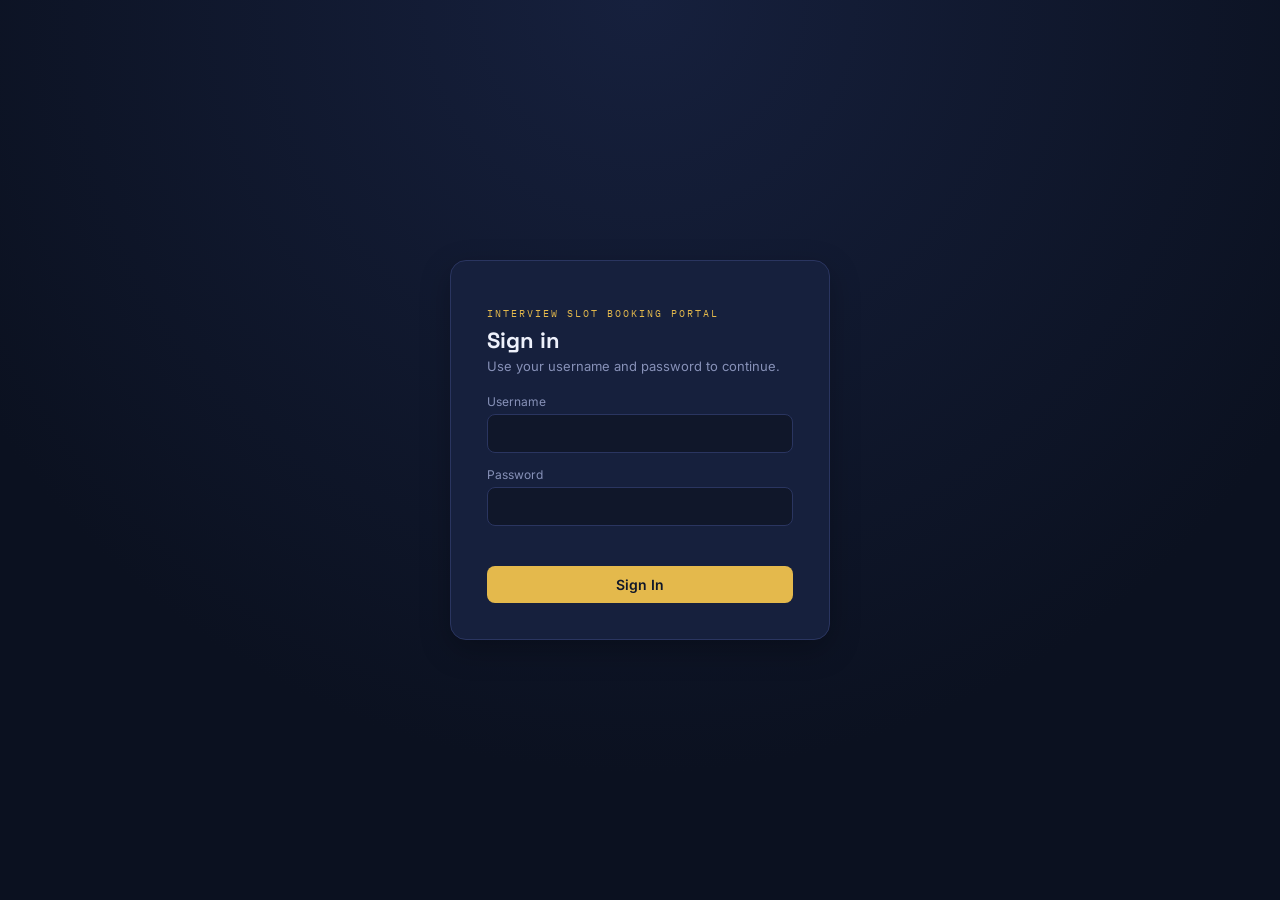
==== docs/admin.html @ 85e18793 "Migrate frontend to static hosting, backend to JSON API google.script.run / HtmlService's sandboxed " ====
<!DOCTYPE html>
<html>
<head>
  <meta charset="utf-8">
  <title>Interview Slot Booking Portal — Admin</title>
  <meta name="viewport" content="width=device-width, initial-scale=1">
  <link rel="preconnect" href="https://fonts.googleapis.com">
  <link href="https://fonts.googleapis.com/css2?family=Space+Grotesk:wght@600;700&family=Inter:wght@400;500;600&family=IBM+Plex+Mono:wght@400;500&display=swap" rel="stylesheet">
  <link rel="stylesheet" href="style.css">
</head>
<body data-page="admin">
  <div id="toast-container"></div>

  <div class="app-shell">
    <aside class="sidebar">
      <p class="brand">CONTROL ROOM</p>
      <p class="userline">Signed in as<br><strong data-user-fullname>—</strong></p>

      <button class="nav-item active" data-tab="dashboard">📊 Dashboard</button>
      <button class="nav-item" data-tab="students">🎓 Students</button>
      <button class="nav-item" data-tab="bookings">📅 Bookings</button>
      <button class="nav-item" data-tab="holidays">🚫 Holidays</button>
      <button class="nav-item" data-tab="slots">➕ Generate Slots</button>

      <div class="nav-spacer"></div>
      <button class="nav-item" id="logout-btn">⏻ Logout</button>
    </aside>

    <main class="main-area">
      <!-- DASHBOARD -->
      <section class="tab-section active" id="tab-dashboard">
        <h1 class="page-title">Dashboard</h1>
        <p class="page-sub">Overview of students, today's activity and open availability.</p>

        <div class="stat-grid">
          <div class="stat-card gold">
            <div class="label">Total Students</div>
            <div class="value" id="stat-total-students">—</div>
          </div>
          <div class="stat-card green">
            <div class="label">Today's Bookings</div>
            <div class="value" id="stat-today-bookings">—</div>
          </div>
          <div class="stat-card blue">
            <div class="label">Upcoming Interviews</div>
            <div class="value" id="stat-upcoming">—</div>
          </div>
          <div class="stat-card">
            <div class="label">Available Slots</div>
            <div class="value" id="stat-available-slots">—</div>
          </div>
        </div>

        <div class="panel">
          <p class="panel-title">Next up</p>
          <div id="upcoming-preview"><p class="empty-state"><span class="spinner"></span> Loading...</p></div>
        </div>
      </section>

      <!-- STUDENTS -->
      <section class="tab-section" id="tab-students">
        <h1 class="page-title">Students</h1>
        <p class="page-sub">Add, edit, deactivate or remove student accounts.</p>

        <div class="panel">
          <p class="panel-title">Add a student</p>
          <form id="add-student-form" class="form-row">
            <div class="field"><label>Full name</label><input id="new-fullname" required></div>
            <div class="field"><label>Username</label><input id="new-username" required></div>
            <div class="field"><label>Password</label><input id="new-password" type="password" required></div>
            <div class="field"><label>Email (optional)</label><input id="new-email" type="email"></div>
            <button type="submit" class="btn btn-primary" id="add-student-btn">Add Student</button>
          </form>
        </div>

        <div class="panel">
          <p class="panel-title">All students</p>
          <div id="students-table-wrap"><p class="empty-state"><span class="spinner"></span> Loading...</p></div>
        </div>
      </section>

      <!-- BOOKINGS -->
      <section class="tab-section" id="tab-bookings">
        <h1 class="page-title">Bookings</h1>
        <p class="page-sub">Search, review, edit and cancel interview bookings.</p>

        <div class="panel">
          <p class="panel-title">Search</p>
          <form id="search-bookings-form" class="form-row">
            <div class="field"><label>Student name</label><input id="f-name" placeholder="Any"></div>
            <div class="field"><label>Company</label><input id="f-company" placeholder="Any"></div>
            <div class="field"><label>Interview level</label><input id="f-level" placeholder="Any"></div>
            <div class="field"><label>Date</label><input id="f-date" type="date"></div>
            <button type="submit" class="btn btn-primary">Search</button>
          </form>
        </div>

        <div class="panel">
          <p class="panel-title">Results</p>
          <div id="bookings-table-wrap"><p class="empty-state"><span class="spinner"></span> Loading...</p></div>
        </div>
      </section>

      <!-- HOLIDAYS -->
      <section class="tab-section" id="tab-holidays">
        <h1 class="page-title">Holidays &amp; Unavailable Dates</h1>
        <p class="page-sub">Block a date so students can't book against it. Already-booked slots are left untouched.</p>

        <div class="panel">
          <form id="block-date-form" class="form-row">
            <div class="field"><label>Date to block</label><input id="block-date-input" type="date" required></div>
            <button type="submit" class="btn btn-danger">Block Date</button>
          </form>
        </div>

        <div class="panel">
          <p class="panel-title">Upcoming blocked dates</p>
          <div id="blocked-dates-wrap"><p class="empty-state"><span class="spinner"></span> Loading...</p></div>
        </div>
      </section>

      <!-- GENERATE SLOTS -->
      <section class="tab-section" id="tab-slots">
        <h1 class="page-title">Generate Slots</h1>
        <p class="page-sub">Creates 7:00 AM – 10:00 PM slots at 30-minute intervals for each day in the range. Existing slots are never duplicated.</p>

        <div class="panel">
          <form id="generate-slots-form" class="form-row">
            <div class="field"><label>Start date</label><input id="gen-start" type="date" required></div>
            <div class="field"><label>End date</label><input id="gen-end" type="date" required></div>
            <button type="submit" class="btn btn-primary" id="generate-slots-btn">Generate Slots</button>
          </form>
        </div>
      </section>
    </main>
  </div>

  <!-- Edit student modal -->
  <div class="modal-backdrop" id="edit-student-modal">
    <div class="modal-box">
      <div class="modal-head">
        <div>
          <h3>Edit student</h3>
          <p class="text-sm muted" id="edit-username-label"></p>
        </div>
        <button type="button" onclick="closeEditStudentModal()">✕</button>
      </div>
      <form id="edit-student-form">
        <input type="hidden" id="edit-username">
        <div class="field"><label>Full name</label><input id="edit-fullname" required></div>
        <div class="field"><label>Email</label><input id="edit-email" type="email"></div>
        <div class="field"><label>New password (leave blank to keep current)</label><input id="edit-password" type="password"></div>
        <button type="submit" class="btn btn-primary btn-block" id="edit-student-btn">Save Changes</button>
      </form>
    </div>
  </div>

  <!-- Edit booking modal -->
  <div class="modal-backdrop" id="edit-booking-modal">
    <div class="modal-box">
      <div class="modal-head">
        <div>
          <h3>Edit booking</h3>
          <p class="text-sm muted" id="edit-booking-label"></p>
        </div>
        <button type="button" onclick="closeEditBookingModal()">✕</button>
      </div>
      <form id="edit-booking-form">
        <input type="hidden" id="edit-booking-id">
        <div class="field"><label>Student name</label><input id="edit-bk-student" required></div>
        <div class="field"><label>Company name</label><input id="edit-bk-company" required></div>
        <div class="field"><label>Interview level</label><input id="edit-bk-level" required></div>
        <div class="field">
          <label>Interview mode</label>
          <select id="edit-bk-mode">
            <option value="Online">Online</option>
            <option value="Offline">Offline</option>
          </select>
        </div>
        <div class="field"><label>Notes (optional)</label><textarea id="edit-bk-notes" rows="2"></textarea></div>
        <button type="submit" class="btn btn-primary btn-block" id="edit-booking-btn">Save Changes</button>
      </form>
    </div>
  </div>

  <div id="page-loader" class="hidden"><span class="spinner"></span><p>Loading...</p></div>

  <script src="script.js"></script>
</body>
</html>
---- docs/style.css ----
/* ==========================================================
   style.css — Interview Slot Booking Portal
   Shared styles for login, admin and student pages.
   ========================================================== */

:root {
  --ink: #10172a;
  --panel: #16203d;
  --panel-2: #1c274a;
  --border: #2a3560;
  --text: #eef1fb;
  --muted: #8791b8;
  --gold: #e4b94c;
  --green: #3f9469;
  --green-bg: #16301f;
  --red: #d15c4a;
  --red-bg: #3a1f1d;
  --blue: #6fa0e0;
  --radius: 10px;
  --shadow: 0 10px 30px rgba(0,0,0,0.25);
  font-family: 'Inter', -apple-system, BlinkMacSystemFont, sans-serif;
}

* { box-sizing: border-box; }

body {
  margin: 0;
  background: var(--ink);
  color: var(--text);
  min-height: 100vh;
}

h1, h2, h3, h4 { font-family: 'Space Grotesk', 'Inter', sans-serif; margin: 0; }

a { color: inherit; }

button {
  font-family: inherit;
  cursor: pointer;
  border: none;
}

input, select, textarea, button {
  font-family: inherit;
  font-size: 14px;
}

input, select, textarea {
  background: var(--ink);
  border: 1px solid var(--border);
  color: var(--text);
  padding: 10px 12px;
  border-radius: 8px;
  outline: none;
  width: 100%;
}

input:focus, select:focus, textarea:focus { border-color: var(--gold); }

.btn {
  padding: 10px 18px;
  border-radius: 8px;
  font-weight: 600;
  font-size: 14px;
  transition: transform 0.1s ease, opacity 0.15s ease;
  display: inline-flex;
  align-items: center;
  gap: 6px;
}
.btn:active { transform: scale(0.97); }
.btn:disabled { opacity: 0.4; cursor: not-allowed; }
.btn-primary { background: var(--gold); color: #10172a; }
.btn-outline { background: transparent; border: 1px solid var(--border); color: var(--text); }
.btn-danger { background: var(--red); color: #fff; }
.btn-success { background: var(--green); color: #fff; }
.btn-sm { padding: 6px 12px; font-size: 12.5px; }
.btn-block { width: 100%; justify-content: center; }

/* ---------- Login page ---------- */
.login-wrap {
  min-height: 100vh;
  display: flex;
  align-items: center;
  justify-content: center;
  padding: 24px;
  background: radial-gradient(circle at top, #16203d 0%, #0b1120 70%);
}
.login-card {
  width: 100%;
  max-width: 380px;
  background: var(--panel);
  border: 1px solid var(--border);
  border-radius: 16px;
  padding: 36px;
  box-shadow: var(--shadow);
}
.login-card .badge {
  font-family: 'IBM Plex Mono', monospace;
  font-size: 10px;
  letter-spacing: 0.2em;
  color: var(--gold);
  margin-bottom: 6px;
}
.login-card h2 { font-size: 22px; margin-bottom: 4px; }
.login-card p.sub { color: var(--muted); font-size: 13px; margin: 4px 0 20px; }
.field { margin-bottom: 14px; }
.field label { display: block; font-size: 12px; color: var(--muted); margin-bottom: 5px; }
.error-msg { color: var(--red); font-size: 13px; margin: 8px 0; min-height: 18px; }
.demo-hint { text-align: center; font-size: 11.5px; color: var(--muted); margin-top: 18px; }

/* ---------- App shell (admin/student) ---------- */
.app-shell { display: flex; min-height: 100vh; }
.sidebar {
  width: 220px;
  flex-shrink: 0;
  background: var(--panel);
  border-right: 1px solid var(--border);
  padding: 20px 14px;
  display: flex;
  flex-direction: column;
  gap: 4px;
}
.sidebar .brand { font-size: 10px; letter-spacing: 0.2em; color: var(--gold); font-family: 'IBM Plex Mono', monospace; padding: 0 10px 4px; }
.sidebar .userline { font-size: 13px; color: var(--muted); padding: 0 10px 18px; border-bottom: 1px solid var(--border); margin-bottom: 10px; }
.nav-item {
  display: flex; align-items: center; gap: 10px;
  padding: 10px 12px; border-radius: 8px; color: var(--muted);
  font-size: 14px; background: transparent; text-align: left; width: 100%;
}
.nav-item:hover { background: var(--panel-2); color: var(--text); }
.nav-item.active { background: var(--panel-2); color: var(--text); border-left: 3px solid var(--gold); }
.nav-spacer { flex: 1; }

.main-area { flex: 1; padding: 26px 30px; max-width: 1100px; }
.page-title { font-size: 22px; margin-bottom: 4px; }
.page-sub { color: var(--muted); font-size: 13px; margin-bottom: 22px; }

.tab-section { display: none; }
.tab-section.active { display: block; }

/* ---------- Dashboard cards ---------- */
.stat-grid {
  display: grid;
  grid-template-columns: repeat(auto-fit, minmax(180px, 1fr));
  gap: 16px;
  margin-bottom: 26px;
}
.stat-card {
  background: var(--panel);
  border: 1px solid var(--border);
  border-radius: var(--radius);
  padding: 18px;
}
.stat-card .label { font-size: 12px; color: var(--muted); margin-bottom: 8px; }
.stat-card .value { font-size: 28px; font-weight: 700; font-family: 'Space Grotesk', sans-serif; }
.stat-card.gold .value { color: var(--gold); }
.stat-card.green .value { color: var(--green); }
.stat-card.blue .value { color: var(--blue); }

/* ---------- Cards / panels ---------- */
.panel {
  background: var(--panel);
  border: 1px solid var(--border);
  border-radius: var(--radius);
  padding: 20px;
  margin-bottom: 18px;
}
.panel-title { font-size: 14px; color: var(--muted); margin-bottom: 14px; }
.form-row { display: flex; flex-wrap: wrap; gap: 12px; align-items: flex-end; }
.form-row .field { flex: 1; min-width: 150px; margin-bottom: 0; }

/* ---------- Tables ---------- */
table.data-table { width: 100%; border-collapse: collapse; font-size: 13.5px; }
table.data-table th {
  text-align: left; color: var(--muted); font-weight: 600; font-size: 11px;
  letter-spacing: 0.04em; text-transform: uppercase; padding: 10px 12px; border-bottom: 1px solid var(--border);
}
table.data-table td { padding: 10px 12px; border-bottom: 1px solid var(--border); }
table.data-table tr:hover td { background: rgba(255,255,255,0.02); }
.pill { padding: 3px 9px; border-radius: 999px; font-size: 11px; font-weight: 600; display: inline-block; }
.pill.active, .pill.confirmed { background: var(--green-bg); color: #8fc1a9; }
.pill.inactive, .pill.cancelled { background: var(--red-bg); color: #e0a093; }
.table-scroll { overflow-x: auto; }

/* ---------- Calendar ---------- */
.calendar {
  background: var(--panel);
  border: 1px solid var(--border);
  border-radius: var(--radius);
  padding: 18px;
}
.calendar-header { display: flex; align-items: center; justify-content: space-between; margin-bottom: 14px; }
.calendar-header button { background: var(--panel-2); color: var(--text); padding: 6px 12px; border-radius: 6px; }
.calendar-grid { display: grid; grid-template-columns: repeat(7, 1fr); gap: 6px; }
.calendar-grid .dow { text-align: center; font-size: 11px; color: var(--muted); padding-bottom: 4px; }
.cal-day {
  aspect-ratio: 1; display: flex; align-items: center; justify-content: center;
  border-radius: 8px; font-size: 13px; background: var(--panel-2); color: var(--text);
  border: 1px solid transparent; position: relative;
}
.cal-day.empty { background: transparent; }
.cal-day.selectable:hover { border-color: var(--gold); cursor: pointer; }
.cal-day.selected { background: var(--gold); color: #10172a; font-weight: 700; }
.cal-day.state-available { box-shadow: inset 0 -3px 0 var(--green); }
.cal-day.state-full { box-shadow: inset 0 -3px 0 var(--red); }
.cal-day.state-blocked { opacity: 0.45; box-shadow: inset 0 -3px 0 var(--muted); cursor: not-allowed; }
.cal-day.state-past { opacity: 0.3; cursor: not-allowed; }
.cal-legend { display: flex; gap: 16px; margin-top: 12px; font-size: 12px; color: var(--muted); flex-wrap: wrap; }
.cal-legend span { display: inline-flex; align-items: center; gap: 6px; }
.dot { width: 9px; height: 9px; border-radius: 50%; display: inline-block; }
.dot.green { background: var(--green); } .dot.red { background: var(--red); } .dot.grey { background: var(--muted); }

/* ---------- Slot grid ---------- */
.slot-grid {
  display: grid; grid-template-columns: repeat(auto-fill, minmax(100px, 1fr));
  gap: 10px; margin-top: 14px;
}
.slot-cell {
  border-radius: 8px; padding: 10px 6px; text-align: center; font-family: 'IBM Plex Mono', monospace;
  font-size: 13px; border: 1px solid transparent;
}
.slot-cell.available { background: var(--green-bg); color: #8fc1a9; border-color: var(--green); cursor: pointer; }
.slot-cell.available:hover { transform: translateY(-2px); }
.slot-cell.booked, .slot-cell.past { background: var(--red-bg); color: #e0a093; opacity: 0.75; cursor: not-allowed; }
.slot-cell.blocked { background: rgba(255,255,255,0.04); color: var(--muted); cursor: not-allowed; }
.slot-cell .tag { display: block; font-size: 9px; letter-spacing: 0.1em; margin-top: 3px; }

/* ---------- Modal ---------- */
.modal-backdrop {
  position: fixed; inset: 0; background: rgba(0,0,0,0.5);
  display: none; align-items: center; justify-content: center; z-index: 100; padding: 16px;
}
.modal-backdrop.open { display: flex; }
.modal-box {
  background: var(--panel); border: 1px solid var(--border); border-radius: 14px;
  padding: 24px; width: 100%; max-width: 420px; max-height: 90vh; overflow-y: auto;
}
.modal-box .modal-head { display: flex; justify-content: space-between; align-items: center; margin-bottom: 14px; }
.modal-box .modal-head button { background: transparent; color: var(--muted); font-size: 18px; }

/* ---------- Confirmation summary ---------- */
.confirm-list { list-style: none; padding: 0; margin: 0 0 16px; }
.confirm-list li {
  display: flex; justify-content: space-between; gap: 12px;
  padding: 9px 0; border-bottom: 1px solid var(--border); font-size: 13.5px;
}
.confirm-list li span:first-child { color: var(--muted); }
.confirm-list li span:last-child { text-align: right; font-weight: 600; }
.confirm-icon {
  width: 46px; height: 46px; border-radius: 50%; background: var(--green-bg); color: var(--green);
  display: flex; align-items: center; justify-content: center; font-size: 22px; margin: 0 auto 12px;
}

/* ---------- Toast ---------- */
#toast-container { position: fixed; top: 18px; right: 18px; z-index: 200; display: flex; flex-direction: column; gap: 8px; }
.toast {
  padding: 12px 16px; border-radius: 8px; font-size: 13.5px; color: #fff;
  box-shadow: var(--shadow); min-width: 220px; animation: slidein 0.2s ease;
}
.toast.success { background: var(--green); }
.toast.error { background: var(--red); }
@keyframes slidein { from { transform: translateX(20px); opacity: 0; } to { transform: translateX(0); opacity: 1; } }

/* ---------- Loading ---------- */
.spinner {
  width: 18px; height: 18px; border: 2px solid rgba(255,255,255,0.3); border-top-color: #fff;
  border-radius: 50%; animation: spin 0.7s linear infinite; display: inline-block;
}
@keyframes spin { to { transform: rotate(360deg); } }
#page-loader {
  position: fixed; inset: 0; background: var(--ink); display: flex; align-items: center; justify-content: center;
  z-index: 300; flex-direction: column; gap: 10px;
}
#page-loader .spinner { width: 28px; height: 28px; border-width: 3px; border-color: rgba(228,185,76,0.3); border-top-color: var(--gold); }
#page-loader.hidden { display: none; }
#page-loader p { color: var(--muted); font-size: 13px; }

/* ---------- Utility ---------- */
.flex { display: flex; }
.gap-8 { gap: 8px; } .gap-12 { gap: 12px; }
.mt-8 { margin-top: 8px; } .mt-16 { margin-top: 16px; }
.muted { color: var(--muted); }
.text-sm { font-size: 12.5px; }
.text-center { text-align: center; }
.empty-state { color: var(--muted); font-size: 13.5px; padding: 20px 0; text-align: center; }

/* ---------- Mobile ---------- */
@media (max-width: 760px) {
  .app-shell { flex-direction: column; }
  .sidebar { width: 100%; flex-direction: row; overflow-x: auto; padding: 10px; align-items: center; }
  .sidebar .brand, .sidebar .userline { display: none; }
  .nav-spacer { display: none; }
  .nav-item { white-space: nowrap; width: auto; }
  .main-area { padding: 18px 16px; }
  .slot-grid { grid-template-columns: repeat(auto-fill, minmax(84px, 1fr)); }
}
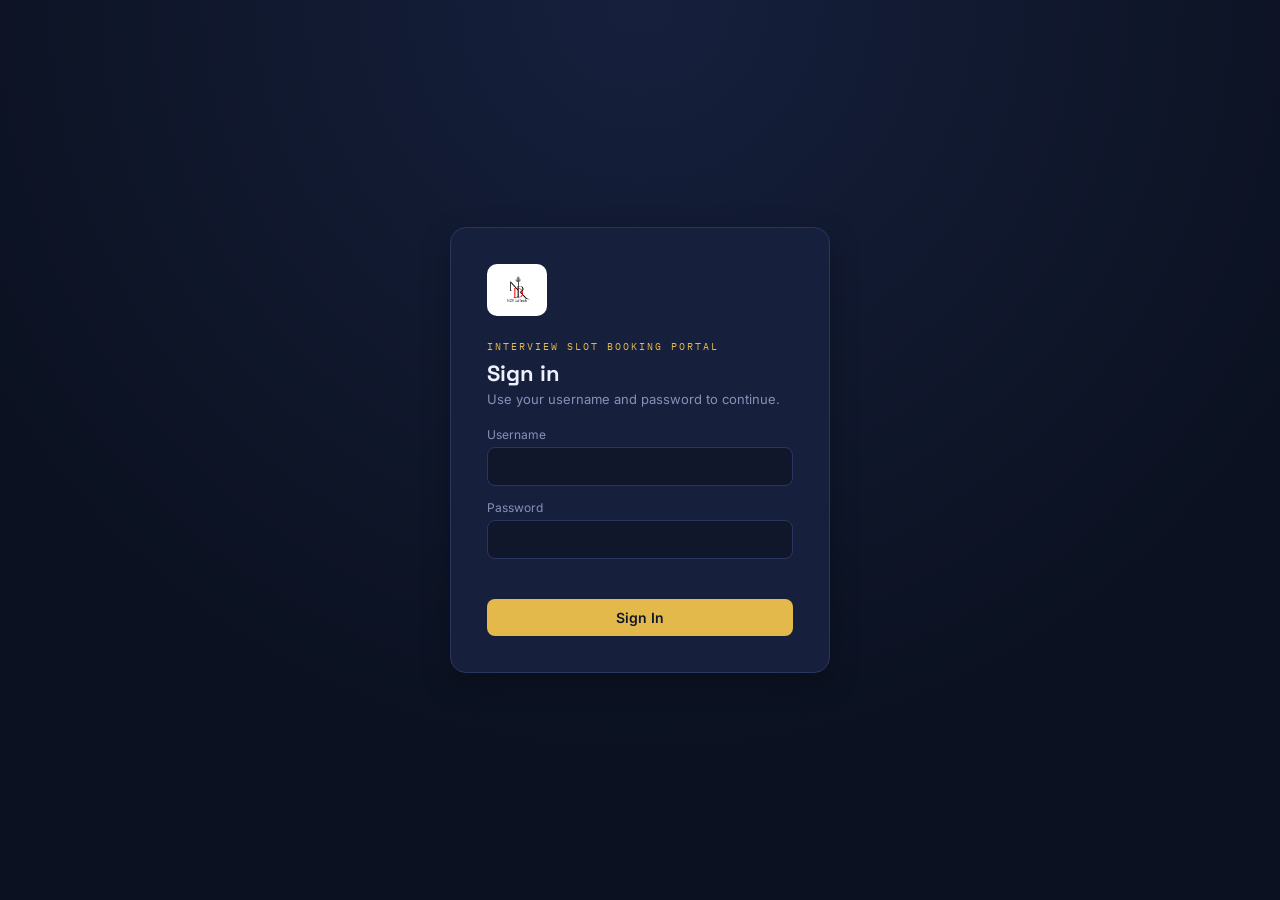
==== commit 3c4a0b72: "Add NDR EdTech branding: logo and favicon on every page Co-Authored-By: Claude Sonnet 5 <noreply@ant" ====
--- a/docs/admin.html
+++ b/docs/admin.html
@@ -2,8 +2,9 @@
 <html>
 <head>
   <meta charset="utf-8">
-  <title>Interview Slot Booking Portal — Admin</title>
+  <title>NDR EdTech — Interview Slot Booking Portal — Admin</title>
   <meta name="viewport" content="width=device-width, initial-scale=1">
+  <link rel="icon" href="ndr_logo.png">
   <link rel="preconnect" href="https://fonts.googleapis.com">
   <link href="https://fonts.googleapis.com/css2?family=Space+Grotesk:wght@600;700&family=Inter:wght@400;500;600&family=IBM+Plex+Mono:wght@400;500&display=swap" rel="stylesheet">
   <link rel="stylesheet" href="style.css">
@@ -13,6 +14,7 @@
 
   <div class="app-shell">
     <aside class="sidebar">
+      <div class="brand-logo"><img src="ndr_logo.png" alt="NDR EdTech"></div>
       <p class="brand">CONTROL ROOM</p>
       <p class="userline">Signed in as<br><strong data-user-fullname>—</strong></p>
 
--- a/docs/style.css
+++ b/docs/style.css
@@ -101,6 +101,19 @@
   color: var(--gold);
   margin-bottom: 6px;
 }
+
+/* ---------- Brand logo (white PNG on a dark theme, so give it a card) ---------- */
+.brand-logo {
+  background: #fff;
+  border-radius: 10px;
+  padding: 4px 8px;
+  display: inline-flex;
+  align-items: center;
+}
+.brand-logo img { display: block; height: 28px; width: auto; }
+.login-card .brand-logo { padding: 6px 10px; margin-bottom: 14px; }
+.login-card .brand-logo img { height: 40px; }
+.sidebar .brand-logo { margin: 0 10px 10px; align-self: flex-start; }
 .login-card h2 { font-size: 22px; margin-bottom: 4px; }
 .login-card p.sub { color: var(--muted); font-size: 13px; margin: 4px 0 20px; }
 .field { margin-bottom: 14px; }
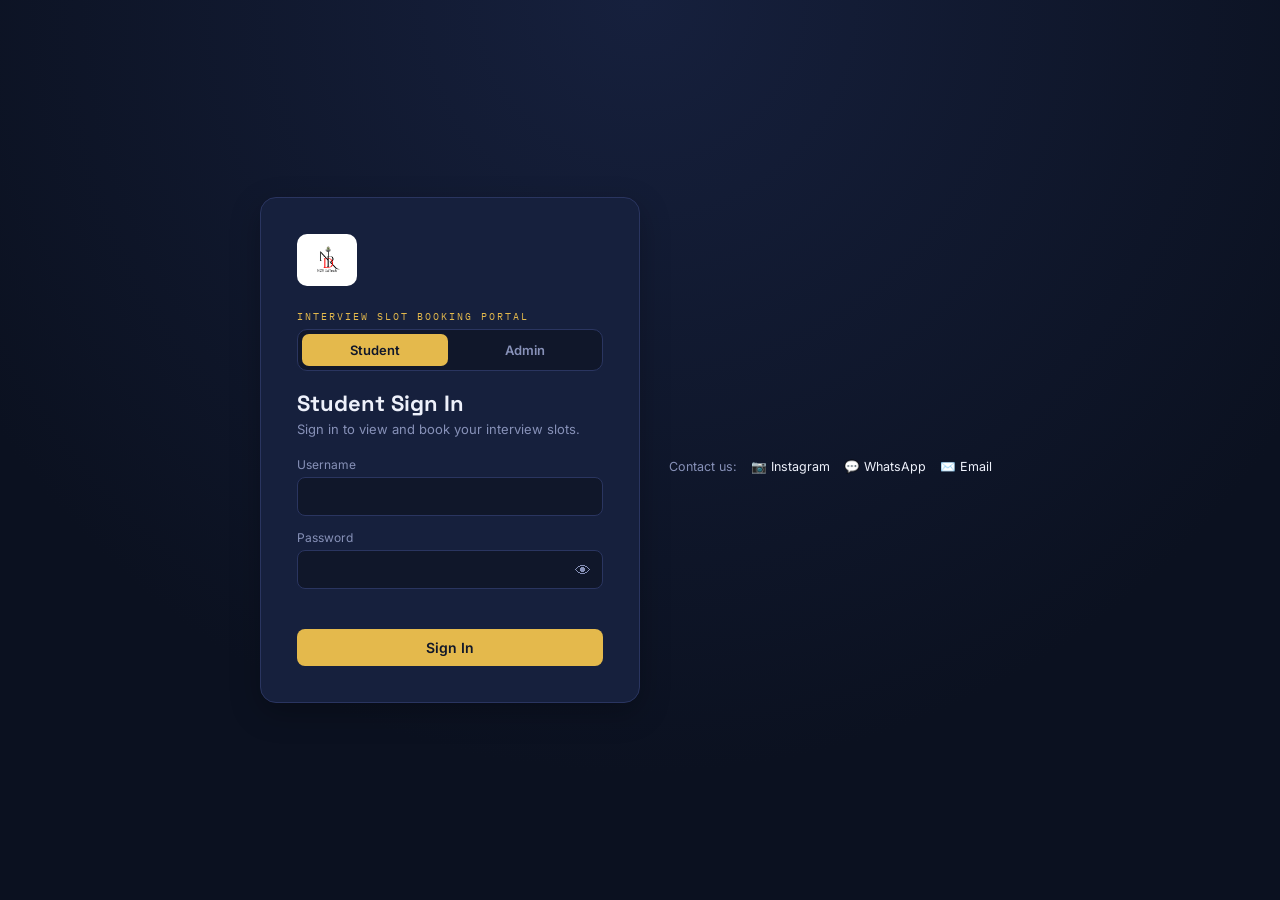
==== commit e7380717: "Add a Contact Us footer (Instagram, WhatsApp, email) to every page Co-Authored-By: Claude Sonnet 5 <" ====
--- a/docs/admin.html
+++ b/docs/admin.html
@@ -5,6 +5,8 @@
   <title>NDR EdTech — Interview Slot Booking Portal — Admin</title>
   <meta name="viewport" content="width=device-width, initial-scale=1">
   <link rel="icon" href="ndr_logo.png">
+  <link rel="manifest" href="manifest.json">
+  <meta name="theme-color" content="#10172a">
   <link rel="preconnect" href="https://fonts.googleapis.com">
   <link href="https://fonts.googleapis.com/css2?family=Space+Grotesk:wght@600;700&family=Inter:wght@400;500;600&family=IBM+Plex+Mono:wght@400;500&display=swap" rel="stylesheet">
   <link rel="stylesheet" href="style.css">
@@ -79,6 +81,18 @@
           <p class="panel-title">All students</p>
           <div id="students-table-wrap"><p class="empty-state"><span class="spinner"></span> Loading...</p></div>
         </div>
+
+        <div class="panel">
+          <p class="panel-title">Add an admin</p>
+          <p class="text-sm muted" style="margin-top:-8px;margin-bottom:14px;">Admin accounts have full access to this dashboard, including managing other admins.</p>
+          <form id="add-admin-form" class="form-row">
+            <div class="field"><label>Full name</label><input id="new-admin-fullname" required></div>
+            <div class="field"><label>Username</label><input id="new-admin-username" required></div>
+            <div class="field"><label>Password</label><input id="new-admin-password" type="password" required></div>
+            <div class="field"><label>Email (optional)</label><input id="new-admin-email" type="email"></div>
+            <button type="submit" class="btn btn-outline" id="add-admin-btn">Add Admin</button>
+          </form>
+        </div>
       </section>
 
       <!-- BOOKINGS -->
@@ -134,6 +148,13 @@
           </form>
         </div>
       </section>
+
+      <footer class="contact-footer">
+        <span>Contact us:</span>
+        <a href="https://www.instagram.com/ndr_edtech/" target="_blank" rel="noopener">📷 Instagram</a>
+        <a href="https://wa.me/918722355666" target="_blank" rel="noopener">💬 WhatsApp</a>
+        <a href="mailto:ndredtech@gmail.com">✉️ Email</a>
+      </footer>
     </main>
   </div>
 
--- a/docs/style.css
+++ b/docs/style.css
@@ -116,10 +116,70 @@
 .sidebar .brand-logo { margin: 0 10px 10px; align-self: flex-start; }
 .login-card h2 { font-size: 22px; margin-bottom: 4px; }
 .login-card p.sub { color: var(--muted); font-size: 13px; margin: 4px 0 20px; }
+
+.role-toggle {
+  display: flex;
+  gap: 4px;
+  background: var(--ink);
+  border: 1px solid var(--border);
+  border-radius: 10px;
+  padding: 4px;
+  margin: 6px 0 18px;
+}
+.role-toggle-btn {
+  flex: 1;
+  background: transparent;
+  color: var(--muted);
+  border-radius: 7px;
+  padding: 8px 10px;
+  font-size: 13px;
+  font-weight: 600;
+}
+.role-toggle-btn.active { background: var(--gold); color: #10172a; }
 .field { margin-bottom: 14px; }
 .field label { display: block; font-size: 12px; color: var(--muted); margin-bottom: 5px; }
 .error-msg { color: var(--red); font-size: 13px; margin: 8px 0; min-height: 18px; }
+
+.password-wrap { position: relative; }
+.password-wrap input { padding-right: 42px; }
+.toggle-password {
+  position: absolute;
+  right: 6px;
+  top: 50%;
+  transform: translateY(-50%);
+  background: transparent;
+  color: var(--muted);
+  font-size: 16px;
+  line-height: 1;
+  padding: 6px;
+  border-radius: 6px;
+}
+.toggle-password:hover { color: var(--text); }
 .demo-hint { text-align: center; font-size: 11.5px; color: var(--muted); margin-top: 18px; }
+
+/* ---------- Contact footer ---------- */
+.contact-footer {
+  margin-top: 28px;
+  padding: 14px 0 4px;
+  border-top: 1px solid var(--border);
+  display: flex;
+  flex-wrap: wrap;
+  gap: 14px;
+  align-items: center;
+  font-size: 12.5px;
+  color: var(--muted);
+}
+.contact-footer a { color: var(--text); text-decoration: none; }
+.contact-footer a:hover { color: var(--gold); }
+.contact-footer-standalone {
+  max-width: 380px;
+  width: 100%;
+  margin-top: 18px;
+  padding: 14px 0 0;
+  border-top: none;
+  justify-content: center;
+  text-align: center;
+}
 
 /* ---------- App shell (admin/student) ---------- */
 .app-shell { display: flex; min-height: 100vh; }
@@ -194,6 +254,14 @@
 .pill.active, .pill.confirmed { background: var(--green-bg); color: #8fc1a9; }
 .pill.inactive, .pill.cancelled { background: var(--red-bg); color: #e0a093; }
 .table-scroll { overflow-x: auto; }
+
+/* ---------- Booking layout (student calendar + slot panel) ---------- */
+.booking-layout {
+  display: grid;
+  grid-template-columns: minmax(260px, 340px) 1fr;
+  gap: 20px;
+  align-items: start;
+}
 
 /* ---------- Calendar ---------- */
 .calendar {
@@ -300,10 +368,30 @@
 /* ---------- Mobile ---------- */
 @media (max-width: 760px) {
   .app-shell { flex-direction: column; }
-  .sidebar { width: 100%; flex-direction: row; overflow-x: auto; padding: 10px; align-items: center; }
+  .sidebar { width: 100%; flex-direction: row; overflow-x: auto; padding: 10px; align-items: center; -webkit-overflow-scrolling: touch; }
   .sidebar .brand, .sidebar .userline { display: none; }
   .nav-spacer { display: none; }
   .nav-item { white-space: nowrap; width: auto; }
   .main-area { padding: 18px 16px; }
   .slot-grid { grid-template-columns: repeat(auto-fill, minmax(84px, 1fr)); }
-}
+
+  /* Calendar + slot panel stack instead of squeezing side-by-side. */
+  .booking-layout { grid-template-columns: 1fr; }
+
+  /* iOS Safari auto-zooms the page when focusing an input smaller than
+     16px — bump it up on mobile only, so typing a username/password or
+     filling the booking form doesn't trigger an unwanted zoom-in. */
+  input, select, textarea { font-size: 16px; }
+
+  /* Tighter modal padding leaves more room for content on small screens. */
+  .modal-box { padding: 18px; }
+  .login-card { padding: 24px; }
+
+  /* Stat cards and form fields go full-width instead of a cramped grid. */
+  .stat-grid { grid-template-columns: 1fr 1fr; }
+  .form-row .field { min-width: 100%; }
+}
+
+@media (max-width: 420px) {
+  .stat-grid { grid-template-columns: 1fr; }
+}
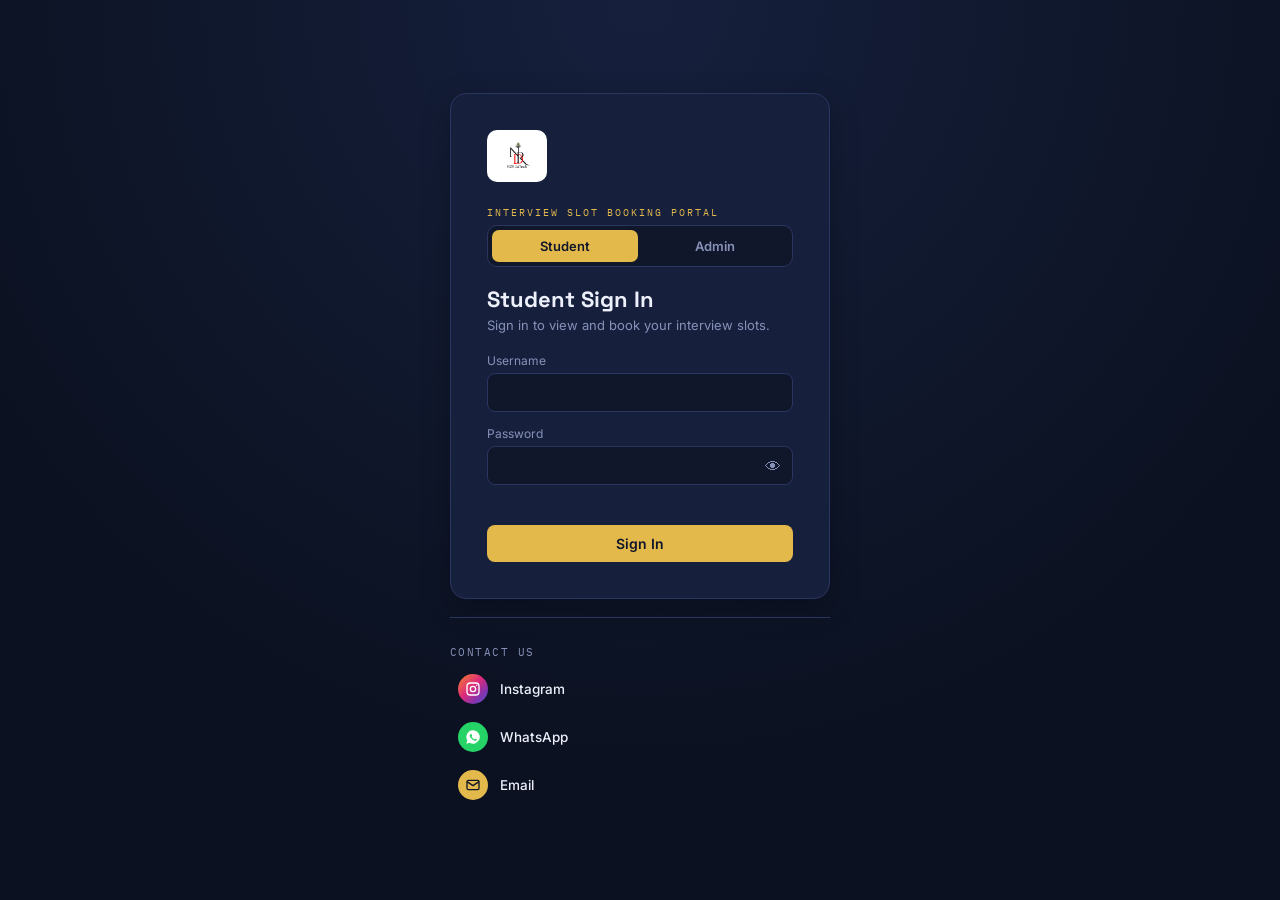
==== commit b9d2ea96: "Fix login footer layout bug, redesign Contact Us with icon badges login-wrap was missing flex-direct" ====
--- a/docs/admin.html
+++ b/docs/admin.html
@@ -150,10 +150,19 @@
       </section>
 
       <footer class="contact-footer">
-        <span>Contact us:</span>
-        <a href="https://www.instagram.com/ndr_edtech/" target="_blank" rel="noopener">📷 Instagram</a>
-        <a href="https://wa.me/918722355666" target="_blank" rel="noopener">💬 WhatsApp</a>
-        <a href="mailto:ndredtech@gmail.com">✉️ Email</a>
+        <p class="contact-footer-title">Contact us</p>
+        <a class="contact-link" href="https://www.instagram.com/ndr_edtech/" target="_blank" rel="noopener">
+          <span class="contact-icon instagram"><svg viewBox="0 0 24 24" fill="none" stroke="currentColor" stroke-width="2"><rect x="3" y="3" width="18" height="18" rx="5"/><circle cx="12" cy="12" r="4"/><circle cx="17.5" cy="6.5" r="1" fill="currentColor" stroke="none"/></svg></span>
+          Instagram
+        </a>
+        <a class="contact-link" href="https://wa.me/918722355666" target="_blank" rel="noopener">
+          <span class="contact-icon whatsapp"><svg viewBox="0 0 24 24" fill="currentColor"><path d="M12 2a10 10 0 00-8.5 15.2L2 22l4.9-1.5A10 10 0 1012 2zm5.6 14.3c-.2.6-1.2 1.2-1.7 1.3-.4.1-1 .1-1.6-.1-.4-.1-.9-.3-1.5-.6-2.7-1.2-4.4-3.9-4.6-4.1-.1-.2-1.1-1.5-1.1-2.8 0-1.3.7-2 1-2.2.2-.2.5-.3.7-.3h.5c.2 0 .4 0 .6.4.2.5.7 1.7.8 1.8.1.1.1.3 0 .5-.1.2-.1.3-.3.5l-.4.5c-.1.1-.3.3-.1.6.2.3.8 1.3 1.7 2.1 1.2 1 2.1 1.4 2.5 1.6.3.1.5.1.6-.1l.6-.7c.2-.3.4-.2.6-.1l1.6.8c.2.1.3.1.4.2.1.1.1.6-.1 1.2z"/></svg></span>
+          WhatsApp
+        </a>
+        <a class="contact-link" href="mailto:ndredtech@gmail.com">
+          <span class="contact-icon email"><svg viewBox="0 0 24 24" fill="none" stroke="currentColor" stroke-width="2"><rect x="3" y="5" width="18" height="14" rx="2"/><path d="M3 7l9 6 9-6"/></svg></span>
+          Email
+        </a>
       </footer>
     </main>
   </div>
--- a/docs/style.css
+++ b/docs/style.css
@@ -80,6 +80,7 @@
 .login-wrap {
   min-height: 100vh;
   display: flex;
+  flex-direction: column;
   align-items: center;
   justify-content: center;
   padding: 24px;
@@ -160,25 +161,53 @@
 /* ---------- Contact footer ---------- */
 .contact-footer {
   margin-top: 28px;
-  padding: 14px 0 4px;
+  padding-top: 16px;
   border-top: 1px solid var(--border);
   display: flex;
-  flex-wrap: wrap;
-  gap: 14px;
+  flex-direction: column;
+  gap: 4px;
+}
+.contact-footer-title {
+  font-family: 'IBM Plex Mono', monospace;
+  font-size: 10.5px;
+  letter-spacing: 0.14em;
+  text-transform: uppercase;
+  color: var(--muted);
+  margin-bottom: 4px;
+}
+.contact-link {
+  display: flex;
   align-items: center;
-  font-size: 12.5px;
-  color: var(--muted);
-}
-.contact-footer a { color: var(--text); text-decoration: none; }
-.contact-footer a:hover { color: var(--gold); }
+  gap: 12px;
+  padding: 7px 8px;
+  border-radius: 9px;
+  color: var(--text);
+  text-decoration: none;
+  font-size: 13.5px;
+  font-weight: 500;
+  transition: background 0.15s ease;
+}
+.contact-link:hover { background: var(--panel-2); }
+.contact-icon {
+  width: 30px;
+  height: 30px;
+  border-radius: 50%;
+  flex-shrink: 0;
+  display: flex;
+  align-items: center;
+  justify-content: center;
+  color: #fff;
+}
+.contact-icon svg { width: 16px; height: 16px; }
+.contact-icon.instagram { background: linear-gradient(135deg, #f58529, #dd2a7b 45%, #8134af 75%, #515bd4); }
+.contact-icon.whatsapp { background: #25d366; }
+.contact-icon.email { background: var(--gold); color: #10172a; }
+
 .contact-footer-standalone {
   max-width: 380px;
   width: 100%;
   margin-top: 18px;
-  padding: 14px 0 0;
-  border-top: none;
-  justify-content: center;
-  text-align: center;
+  padding-top: 16px;
 }
 
 /* ---------- App shell (admin/student) ---------- */
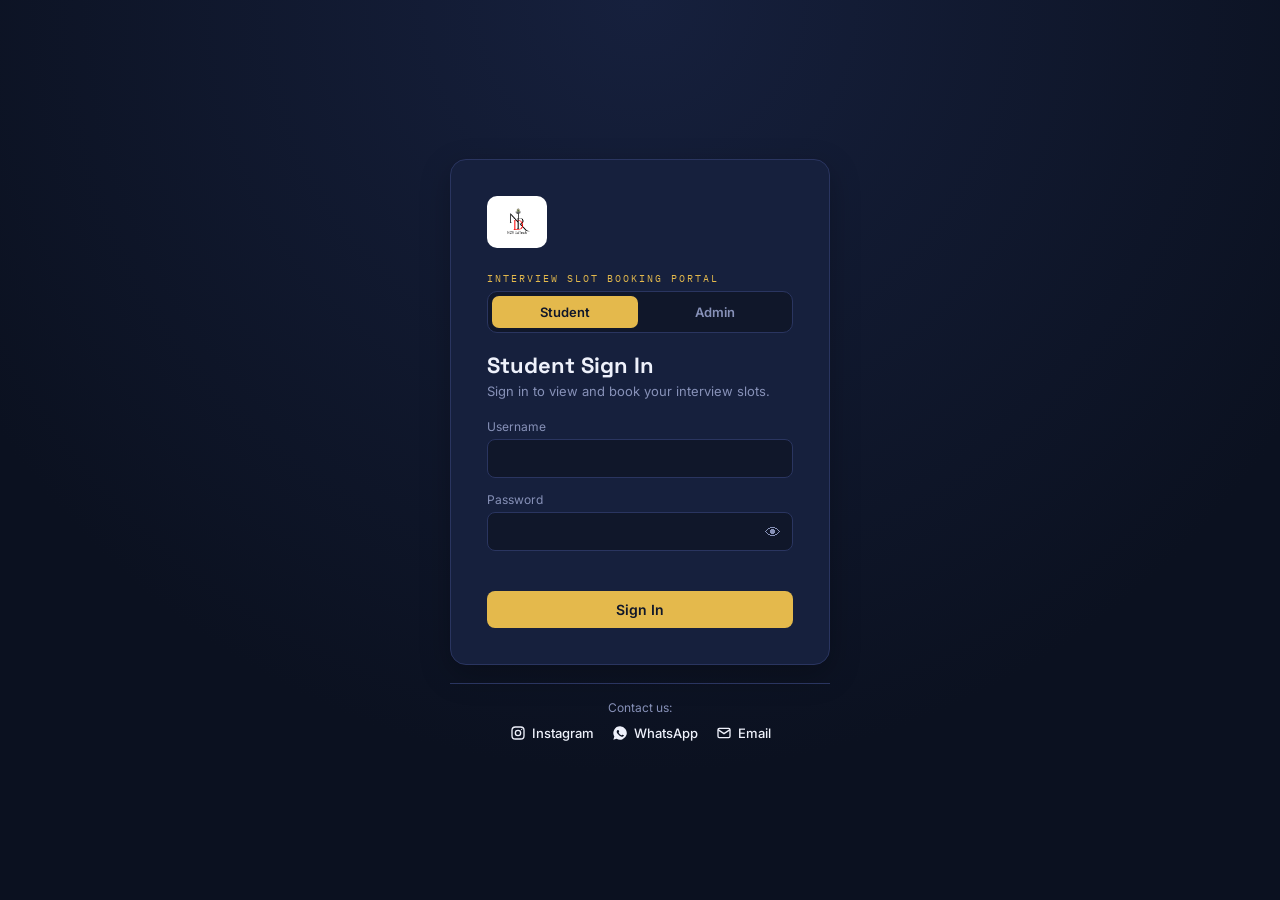
==== commit 3456643d: "Simplify Contact Us footer to a compact horizontal row Previous version's icons rendered oversized (" ====
--- a/docs/admin.html
+++ b/docs/admin.html
@@ -150,19 +150,21 @@
       </section>
 
       <footer class="contact-footer">
-        <p class="contact-footer-title">Contact us</p>
-        <a class="contact-link" href="https://www.instagram.com/ndr_edtech/" target="_blank" rel="noopener">
-          <span class="contact-icon instagram"><svg viewBox="0 0 24 24" fill="none" stroke="currentColor" stroke-width="2"><rect x="3" y="3" width="18" height="18" rx="5"/><circle cx="12" cy="12" r="4"/><circle cx="17.5" cy="6.5" r="1" fill="currentColor" stroke="none"/></svg></span>
-          Instagram
-        </a>
-        <a class="contact-link" href="https://wa.me/918722355666" target="_blank" rel="noopener">
-          <span class="contact-icon whatsapp"><svg viewBox="0 0 24 24" fill="currentColor"><path d="M12 2a10 10 0 00-8.5 15.2L2 22l4.9-1.5A10 10 0 1012 2zm5.6 14.3c-.2.6-1.2 1.2-1.7 1.3-.4.1-1 .1-1.6-.1-.4-.1-.9-.3-1.5-.6-2.7-1.2-4.4-3.9-4.6-4.1-.1-.2-1.1-1.5-1.1-2.8 0-1.3.7-2 1-2.2.2-.2.5-.3.7-.3h.5c.2 0 .4 0 .6.4.2.5.7 1.7.8 1.8.1.1.1.3 0 .5-.1.2-.1.3-.3.5l-.4.5c-.1.1-.3.3-.1.6.2.3.8 1.3 1.7 2.1 1.2 1 2.1 1.4 2.5 1.6.3.1.5.1.6-.1l.6-.7c.2-.3.4-.2.6-.1l1.6.8c.2.1.3.1.4.2.1.1.1.6-.1 1.2z"/></svg></span>
-          WhatsApp
-        </a>
-        <a class="contact-link" href="mailto:ndredtech@gmail.com">
-          <span class="contact-icon email"><svg viewBox="0 0 24 24" fill="none" stroke="currentColor" stroke-width="2"><rect x="3" y="5" width="18" height="14" rx="2"/><path d="M3 7l9 6 9-6"/></svg></span>
-          Email
-        </a>
+        <p class="contact-footer-title">Contact us:</p>
+        <div class="contact-links">
+          <a class="contact-link" href="https://www.instagram.com/ndr_edtech/" target="_blank" rel="noopener">
+            <svg width="16" height="16" viewBox="0 0 24 24" fill="none" stroke="currentColor" stroke-width="2"><rect x="3" y="3" width="18" height="18" rx="5"/><circle cx="12" cy="12" r="4"/><circle cx="17.5" cy="6.5" r="1" fill="currentColor" stroke="none"/></svg>
+            Instagram
+          </a>
+          <a class="contact-link" href="https://wa.me/918722355666" target="_blank" rel="noopener">
+            <svg width="16" height="16" viewBox="0 0 24 24" fill="currentColor"><path d="M12 2a10 10 0 00-8.5 15.2L2 22l4.9-1.5A10 10 0 1012 2zm5.6 14.3c-.2.6-1.2 1.2-1.7 1.3-.4.1-1 .1-1.6-.1-.4-.1-.9-.3-1.5-.6-2.7-1.2-4.4-3.9-4.6-4.1-.1-.2-1.1-1.5-1.1-2.8 0-1.3.7-2 1-2.2.2-.2.5-.3.7-.3h.5c.2 0 .4 0 .6.4.2.5.7 1.7.8 1.8.1.1.1.3 0 .5-.1.2-.1.3-.3.5l-.4.5c-.1.1-.3.3-.1.6.2.3.8 1.3 1.7 2.1 1.2 1 2.1 1.4 2.5 1.6.3.1.5.1.6-.1l.6-.7c.2-.3.4-.2.6-.1l1.6.8c.2.1.3.1.4.2.1.1.1.6-.1 1.2z"/></svg>
+            WhatsApp
+          </a>
+          <a class="contact-link" href="mailto:ndredtech@gmail.com">
+            <svg width="16" height="16" viewBox="0 0 24 24" fill="none" stroke="currentColor" stroke-width="2"><rect x="3" y="5" width="18" height="14" rx="2"/><path d="M3 7l9 6 9-6"/></svg>
+            Email
+          </a>
+        </div>
       </footer>
     </main>
   </div>
--- a/docs/style.css
+++ b/docs/style.css
@@ -163,52 +163,33 @@
   margin-top: 28px;
   padding-top: 16px;
   border-top: 1px solid var(--border);
-  display: flex;
-  flex-direction: column;
-  gap: 4px;
 }
 .contact-footer-title {
-  font-family: 'IBM Plex Mono', monospace;
-  font-size: 10.5px;
-  letter-spacing: 0.14em;
-  text-transform: uppercase;
+  font-size: 12px;
   color: var(--muted);
-  margin-bottom: 4px;
-}
+  margin: 0 0 10px;
+}
+.contact-links { display: flex; flex-wrap: wrap; gap: 18px; }
 .contact-link {
-  display: flex;
+  display: inline-flex;
   align-items: center;
-  gap: 12px;
-  padding: 7px 8px;
-  border-radius: 9px;
+  gap: 6px;
   color: var(--text);
   text-decoration: none;
-  font-size: 13.5px;
+  font-size: 13px;
   font-weight: 500;
-  transition: background 0.15s ease;
-}
-.contact-link:hover { background: var(--panel-2); }
-.contact-icon {
-  width: 30px;
-  height: 30px;
-  border-radius: 50%;
-  flex-shrink: 0;
-  display: flex;
-  align-items: center;
-  justify-content: center;
-  color: #fff;
-}
-.contact-icon svg { width: 16px; height: 16px; }
-.contact-icon.instagram { background: linear-gradient(135deg, #f58529, #dd2a7b 45%, #8134af 75%, #515bd4); }
-.contact-icon.whatsapp { background: #25d366; }
-.contact-icon.email { background: var(--gold); color: #10172a; }
+}
+.contact-link:hover { color: var(--gold); }
+.contact-link svg { width: 16px; height: 16px; flex-shrink: 0; display: block; }
 
 .contact-footer-standalone {
   max-width: 380px;
   width: 100%;
   margin-top: 18px;
   padding-top: 16px;
-}
+  text-align: center;
+}
+.contact-footer-standalone .contact-links { justify-content: center; }
 
 /* ---------- App shell (admin/student) ---------- */
 .app-shell { display: flex; min-height: 100vh; }
